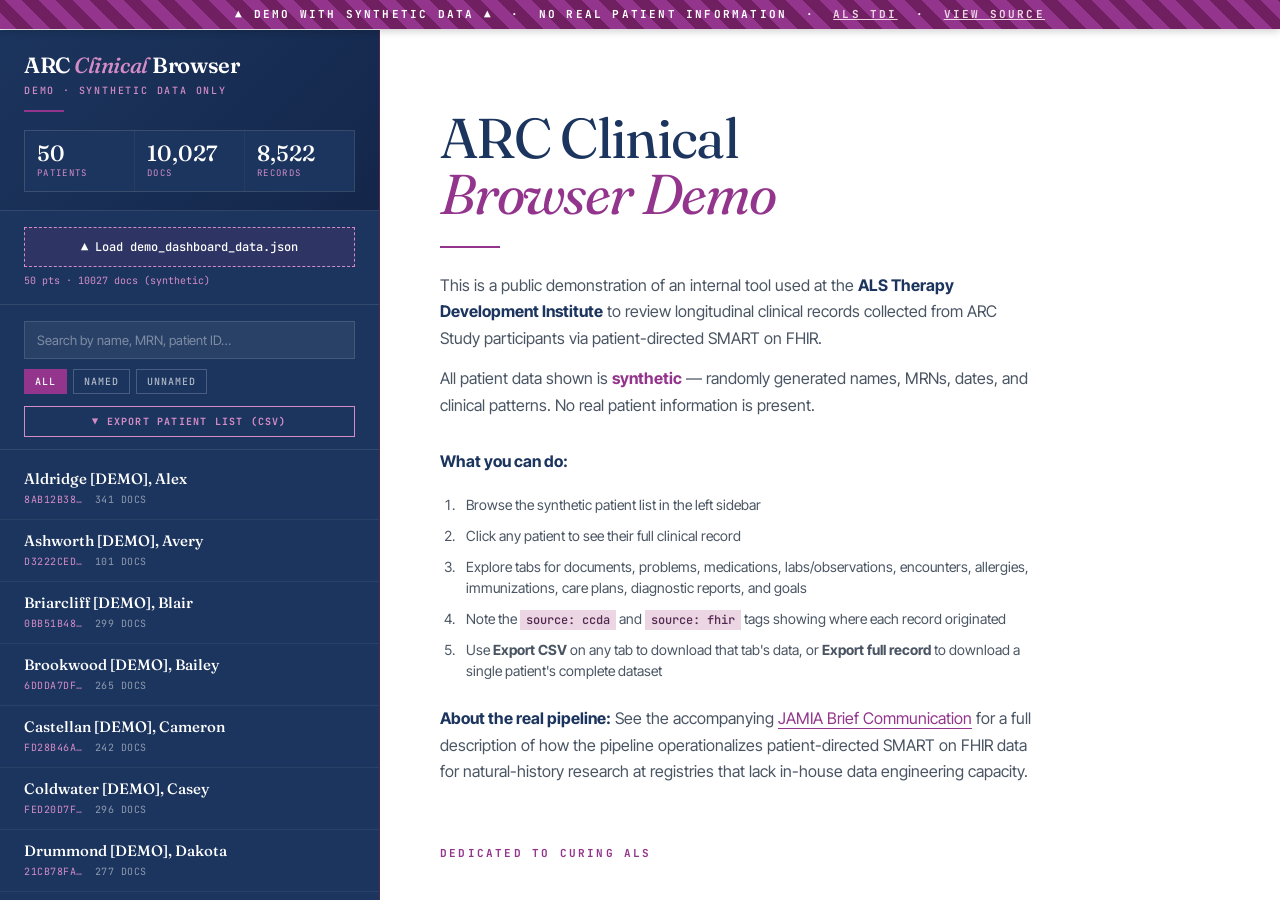
==== dashboard_demo.html @ 030e3187 "Add files via upload" ====
<!DOCTYPE html>
<html lang="en">
<head>
<meta charset="UTF-8">
<title>ALS TDI · ARC Clinical Browser · DEMO</title>
<link rel="preconnect" href="https://fonts.googleapis.com">
<link rel="preconnect" href="https://fonts.gstatic.com" crossorigin>
<link href="https://fonts.googleapis.com/css2?family=Fraunces:opsz,wght@9..144,400;9..144,500;9..144,600;9..144,700&family=JetBrains+Mono:wght@400;500;700&family=Inter+Tight:wght@400;500;600;700&display=swap" rel="stylesheet">
<style>
  /* === DEMO WATERMARK === */
  .demo-banner {
    position: fixed;
    top: 0;
    left: 0;
    right: 0;
    z-index: 1000;
    background: repeating-linear-gradient(
      45deg,
      #93358C,
      #93358C 12px,
      #701F61 12px,
      #701F61 24px
    );
    color: #fff;
    text-align: center;
    padding: 6px 12px;
    font-family: 'JetBrains Mono', monospace;
    font-size: 11px;
    letter-spacing: 0.2em;
    text-transform: uppercase;
    font-weight: 700;
    box-shadow: 0 2px 8px rgba(0,0,0,0.2);
  }
  .demo-banner a { color: #EDD6E4; text-decoration: underline; }
  .demo-banner a:hover { color: #fff; }
  
  /* ALS TDI Brand Palette */
  :root {
    --purple: #93358C;
    --purple-bold: #701F61;
    --purple-deep: #51284F;
    --purple-soft: #D48CC7;
    --purple-light: #EDD6E4;
    --navy: #1C355E;
    --navy-soft: #517DB9;
    --navy-light: #DAE1E9;

    --ink: #1a1f26;
    --ink-soft: #4a5563;
    --paper: #ffffff;
    --paper-warm: #f7f5fa;
    --rule: #e5e0eb;
    --code-bg: #1C355E;
    --code-fg: #DAE1E9;
    --shadow: 0 1px 0 rgba(28, 53, 94, 0.04), 0 4px 16px rgba(28, 53, 94, 0.08);
  }

  * { box-sizing: border-box; margin: 0; padding: 0; }

  html, body {
    height: 100%;
    margin: 0;
    font-family: 'Inter Tight', system-ui, sans-serif;
    background: var(--paper);
    color: var(--ink);
    font-size: 14px;
    line-height: 1.5;
    -webkit-font-smoothing: antialiased;
    overflow: hidden;
  }

  /* CRITICAL: fixed positioning + grid for guaranteed scroll */
  .app {
    position: fixed;
    top: 30px;       /* leave room for demo banner */
    left: 0;
    right: 0;
    bottom: 0;
    display: grid;
    grid-template-columns: 380px 1fr;
  }

  /* === SIDEBAR === */
  .sidebar {
    background: var(--navy);
    color: var(--paper);
    display: grid;
    grid-template-rows: auto auto auto 1fr;
    height: 100%;
    overflow: hidden;
    border-right: 1px solid var(--purple-deep);
  }

  .sidebar-header {
    padding: 24px 24px 18px;
    border-bottom: 1px solid rgba(255,255,255,0.1);
    background: linear-gradient(135deg, var(--navy) 0%, #14264a 100%);
  }
  .brand {
    font-family: 'Fraunces', serif;
    font-weight: 600;
    font-size: 22px;
    letter-spacing: -0.02em;
    line-height: 1.05;
    color: var(--paper);
  }
  .brand .als {
    color: var(--purple-soft);
    font-style: italic;
    font-weight: 500;
  }
  .brand-sub {
    font-family: 'JetBrains Mono', monospace;
    font-size: 10px;
    text-transform: uppercase;
    letter-spacing: 0.18em;
    color: var(--purple-soft);
    margin-top: 6px;
    font-weight: 500;
  }
  .brand-rule {
    width: 40px;
    height: 2px;
    background: var(--purple);
    margin-top: 12px;
  }

  .stats {
    display: grid;
    grid-template-columns: repeat(3, 1fr);
    gap: 1px;
    background: rgba(255,255,255,0.08);
    margin-top: 18px;
    border: 1px solid rgba(255,255,255,0.08);
  }
  .stat { background: var(--navy); padding: 10px 12px; }
  .stat-num {
    font-family: 'Fraunces', serif;
    font-weight: 500;
    font-size: 22px;
    color: var(--paper);
    line-height: 1.1;
  }
  .stat-label {
    font-family: 'JetBrains Mono', monospace;
    font-size: 9px;
    text-transform: uppercase;
    letter-spacing: 0.15em;
    color: var(--purple-soft);
    margin-top: 2px;
  }

  .upload-zone {
    padding: 16px 24px;
    border-bottom: 1px solid rgba(255,255,255,0.1);
  }
  .upload-zone label {
    display: block;
    padding: 10px 14px;
    background: rgba(147, 53, 140, 0.15);
    border: 1px dashed var(--purple-soft);
    color: var(--paper);
    font-size: 12px;
    font-family: 'JetBrains Mono', monospace;
    text-align: center;
    cursor: pointer;
    transition: all 0.15s;
    font-weight: 500;
  }
  .upload-zone label:hover {
    background: var(--purple);
    border-color: var(--purple);
    border-style: solid;
  }
  .upload-zone input { display: none; }
  .upload-zone .file-info {
    font-size: 10px;
    color: var(--purple-soft);
    margin-top: 6px;
    font-family: 'JetBrains Mono', monospace;
  }

  .search-box {
    padding: 16px 24px 12px;
    border-bottom: 1px solid rgba(255,255,255,0.1);
  }
  .search-box input {
    width: 100%;
    padding: 10px 12px;
    background: rgba(255,255,255,0.06);
    border: 1px solid rgba(255,255,255,0.12);
    color: var(--paper);
    font-family: 'Inter Tight', sans-serif;
    font-size: 13px;
    outline: none;
    transition: border-color 0.15s;
    border-radius: 0;
  }
  .search-box input:focus {
    border-color: var(--purple-soft);
    background: rgba(147, 53, 140, 0.1);
  }
  .search-box input::placeholder { color: rgba(255,255,255,0.4); }

  .filter-pills { display: flex; gap: 6px; margin-top: 10px; flex-wrap: wrap; }
  .pill {
    padding: 4px 10px;
    background: transparent;
    border: 1px solid rgba(255,255,255,0.2);
    color: rgba(255,255,255,0.65);
    font-family: 'JetBrains Mono', monospace;
    font-size: 10px;
    text-transform: uppercase;
    letter-spacing: 0.1em;
    cursor: pointer;
    transition: all 0.15s;
    font-weight: 500;
  }
  .pill:hover { color: var(--paper); border-color: var(--purple-soft); }
  .pill.active {
    background: var(--purple);
    border-color: var(--purple);
    color: var(--paper);
  }

  /* the scrolling area */
  .patient-list {
    overflow-y: auto;
    overflow-x: hidden;
    padding: 8px 0;
    min-height: 0;
  }
  .patient-list::-webkit-scrollbar { width: 8px; }
  .patient-list::-webkit-scrollbar-track { background: rgba(255,255,255,0.04); }
  .patient-list::-webkit-scrollbar-thumb { background: var(--purple); border-radius: 4px; }
  .patient-list::-webkit-scrollbar-thumb:hover { background: var(--purple-soft); }

  .patient-item {
    padding: 12px 24px;
    border-bottom: 1px solid rgba(255,255,255,0.06);
    cursor: pointer;
    transition: background 0.12s;
    position: relative;
  }
  .patient-item:hover { background: rgba(147, 53, 140, 0.1); }
  .patient-item.active { background: rgba(147, 53, 140, 0.2); }
  .patient-item.active::before {
    content: '';
    position: absolute;
    left: 0; top: 0; bottom: 0;
    width: 3px;
    background: var(--purple);
  }
  .patient-name {
    font-family: 'Fraunces', serif;
    font-weight: 500;
    font-size: 15px;
    color: var(--paper);
    line-height: 1.2;
  }
  .patient-name.no-name {
    color: rgba(255,255,255,0.45);
    font-style: italic;
    font-weight: 400;
  }
  .patient-meta {
    display: flex; gap: 12px; margin-top: 4px;
    font-family: 'JetBrains Mono', monospace;
    font-size: 10px;
    color: rgba(255,255,255,0.5);
    text-transform: uppercase;
    letter-spacing: 0.05em;
  }
  .patient-meta .pid { color: var(--purple-soft); }

  .empty-state {
    padding: 40px 24px;
    text-align: center;
    color: rgba(255,255,255,0.45);
    font-family: 'JetBrains Mono', monospace;
    font-size: 11px;
    line-height: 1.6;
  }

  /* === MAIN === */
  .main {
    overflow-y: auto;
    background: var(--paper);
    height: 100%;
  }
  .main::-webkit-scrollbar { width: 8px; }
  .main::-webkit-scrollbar-track { background: var(--paper-warm); }
  .main::-webkit-scrollbar-thumb { background: var(--purple-soft); border-radius: 4px; }
  .main::-webkit-scrollbar-thumb:hover { background: var(--purple); }

  .welcome { padding: 80px 60px; max-width: 720px; }
  .welcome h1 {
    font-family: 'Fraunces', serif;
    font-weight: 400;
    font-size: 56px;
    line-height: 1;
    letter-spacing: -0.03em;
    margin-bottom: 20px;
    color: var(--navy);
  }
  .welcome h1 em { font-style: italic; color: var(--purple); }
  .welcome p {
    font-size: 16px;
    line-height: 1.65;
    color: var(--ink-soft);
    margin-bottom: 14px;
    max-width: 620px;
  }
  .welcome .hr {
    width: 60px;
    height: 2px;
    background: var(--purple);
    margin: 24px 0;
  }
  .welcome ol { margin: 20px 0 20px 18px; color: var(--ink-soft); }
  .welcome ol li { margin-bottom: 10px; padding-left: 8px; }
  .welcome code {
    font-family: 'JetBrains Mono', monospace;
    font-size: 12px;
    background: var(--purple-light);
    color: var(--purple-deep);
    padding: 2px 6px;
    font-weight: 500;
  }
  .welcome .tagline {
    margin-top: 60px;
    font-family: 'JetBrains Mono', monospace;
    font-size: 11px;
    text-transform: uppercase;
    letter-spacing: 0.2em;
    color: var(--purple);
    font-weight: 700;
  }

  .detail { padding: 40px 60px 80px; max-width: 1100px; }

  .detail-header {
    border-bottom: 2px solid var(--navy);
    padding-bottom: 18px;
    margin-bottom: 28px;
    display: flex;
    justify-content: space-between;
    align-items: flex-end;
    gap: 30px;
  }
  .detail-name {
    font-family: 'Fraunces', serif;
    font-weight: 500;
    font-size: 44px;
    line-height: 1;
    letter-spacing: -0.025em;
    color: var(--navy);
  }
  .detail-name em { font-style: italic; font-weight: 400; color: var(--purple); }
  .detail-name.no-name {
    color: var(--ink-soft);
    font-style: italic;
    font-weight: 400;
    font-size: 32px;
  }
  .detail-id-block {
    text-align: right;
    font-family: 'JetBrains Mono', monospace;
    font-size: 11px;
    line-height: 1.6;
    color: var(--ink-soft);
  }
  .detail-id-block strong { color: var(--purple); font-weight: 700; }

  .demographics {
    display: grid;
    grid-template-columns: repeat(4, 1fr);
    gap: 1px;
    background: var(--rule);
    border: 1px solid var(--rule);
    margin-bottom: 36px;
  }
  .demo-cell { background: var(--paper); padding: 12px 16px; }
  .demo-label {
    font-family: 'JetBrains Mono', monospace;
    font-size: 9px;
    text-transform: uppercase;
    letter-spacing: 0.15em;
    color: var(--purple);
    margin-bottom: 4px;
    font-weight: 700;
  }
  .demo-value {
    font-family: 'Fraunces', serif;
    font-size: 16px;
    font-weight: 500;
    color: var(--navy);
  }

  .tabs {
    display: flex;
    border-bottom: 1px solid var(--rule);
    margin-bottom: 24px;
    gap: 0;
    overflow-x: auto;
    flex-wrap: nowrap;
  }
  .tab {
    padding: 12px 16px 14px;
    font-family: 'JetBrains Mono', monospace;
    font-size: 10px;
    text-transform: uppercase;
    letter-spacing: 0.1em;
    cursor: pointer;
    border-bottom: 2px solid transparent;
    color: var(--ink-soft);
    transition: all 0.15s;
    white-space: nowrap;
    font-weight: 500;
  }
  .tab:hover { color: var(--navy); }
  .tab.active {
    color: var(--purple);
    border-bottom-color: var(--purple);
    font-weight: 700;
  }
  .tab .count { margin-left: 5px; color: var(--rule); font-weight: 700; }
  .tab.active .count { color: var(--purple-soft); }

  .tab-panel { display: none; }
  .tab-panel.active { display: block; }

  .data-table { width: 100%; border-collapse: collapse; font-size: 13px; }
  .data-table th {
    text-align: left;
    padding: 10px 12px;
    font-family: 'JetBrains Mono', monospace;
    font-size: 10px;
    text-transform: uppercase;
    letter-spacing: 0.1em;
    color: var(--paper);
    background: var(--navy);
    font-weight: 700;
    position: sticky;
    top: 0;
    z-index: 1;
  }
  .data-table td {
    padding: 10px 12px;
    border-bottom: 1px solid var(--rule);
    vertical-align: top;
  }
  .data-table tr:hover td { background: var(--purple-light); }

  .code-chip {
    display: inline-block;
    font-family: 'JetBrains Mono', monospace;
    font-size: 10px;
    background: var(--code-bg);
    color: var(--code-fg);
    padding: 2px 6px;
    margin-right: 6px;
    letter-spacing: 0.02em;
    font-weight: 500;
  }
  .code-system {
    font-family: 'JetBrains Mono', monospace;
    font-size: 9px;
    color: var(--ink-soft);
    text-transform: uppercase;
    letter-spacing: 0.08em;
  }

  .source-tag {
    display: inline-block;
    font-family: 'JetBrains Mono', monospace;
    font-size: 9px;
    padding: 1px 6px;
    font-weight: 700;
    text-transform: uppercase;
    letter-spacing: 0.1em;
  }
  .source-tag.ccda { background: var(--navy); color: var(--paper); }
  .source-tag.fhir { background: var(--purple); color: var(--paper); }

  .source-badge {
    display: inline-block;
    font-family: 'JetBrains Mono', monospace;
    font-size: 9px;
    text-transform: uppercase;
    letter-spacing: 0.1em;
    padding: 2px 6px;
    font-weight: 700;
  }
  .source-ccda_xml { background: var(--navy); color: var(--paper); }
  .source-html_fragment { background: var(--purple); color: var(--paper); }
  .source-rtf_note { background: var(--purple-bold); color: var(--paper); }
  .source-pdf { background: var(--ink); color: var(--paper); }

  .doc-card {
    background: var(--paper-warm);
    border-left: 3px solid var(--purple);
    padding: 18px 22px;
    margin-bottom: 16px;
    box-shadow: var(--shadow);
  }
  .doc-card.source-html_fragment { border-left-color: var(--purple); }
  .doc-card.source-rtf_note { border-left-color: var(--purple-bold); }
  .doc-card.source-pdf { border-left-color: var(--ink); }
  .doc-card.source-ccda_xml { border-left-color: var(--navy); }

  .doc-header {
    display: flex;
    justify-content: space-between;
    align-items: baseline;
    gap: 16px;
    margin-bottom: 10px;
    padding-bottom: 8px;
    border-bottom: 1px solid var(--rule);
  }
  .doc-title-row { display: flex; gap: 10px; align-items: baseline; }
  .doc-uuid {
    font-family: 'JetBrains Mono', monospace;
    font-size: 10px;
    color: var(--ink-soft);
  }
  .doc-meta {
    font-family: 'JetBrains Mono', monospace;
    font-size: 10px;
    color: var(--ink-soft);
    text-transform: uppercase;
    letter-spacing: 0.08em;
  }
  .doc-body {
    font-size: 13px;
    line-height: 1.7;
    color: var(--ink);
    white-space: pre-wrap;
    word-wrap: break-word;
    max-height: 400px;
    overflow-y: auto;
    padding-right: 8px;
    font-family: 'Inter Tight', sans-serif;
  }
  .doc-body::-webkit-scrollbar { width: 4px; }
  .doc-body::-webkit-scrollbar-thumb { background: var(--purple-soft); }
  .doc-body.expanded { max-height: none; }

  .expand-link {
    display: inline-block;
    margin-top: 8px;
    font-family: 'JetBrains Mono', monospace;
    font-size: 10px;
    color: var(--purple);
    cursor: pointer;
    text-transform: uppercase;
    letter-spacing: 0.1em;
    font-weight: 700;
  }
  .expand-link:hover { color: var(--purple-bold); text-decoration: underline; }

  .empty-tab {
    padding: 60px 20px;
    text-align: center;
    color: var(--ink-soft);
    font-family: 'JetBrains Mono', monospace;
    font-size: 11px;
    text-transform: uppercase;
    letter-spacing: 0.15em;
  }

  .doc-filter { display: flex; gap: 8px; margin-bottom: 20px; flex-wrap: wrap; }
  .doc-filter-btn {
    padding: 6px 12px;
    background: var(--paper);
    border: 1px solid var(--rule);
    color: var(--ink-soft);
    font-family: 'JetBrains Mono', monospace;
    font-size: 11px;
    cursor: pointer;
    transition: all 0.15s;
    font-weight: 500;
  }
  .doc-filter-btn:hover { border-color: var(--purple); color: var(--purple); }
  .doc-filter-btn.active {
    background: var(--purple);
    color: var(--paper);
    border-color: var(--purple);
    font-weight: 700;
  }

  .table-wrap {
    max-height: calc(100vh - 320px);
    overflow: auto;
    border: 1px solid var(--rule);
  }
  .table-wrap::-webkit-scrollbar { height: 8px; width: 8px; }
  .table-wrap::-webkit-scrollbar-thumb { background: var(--purple-soft); border-radius: 4px; }

  /* === EXPORT BUTTONS === */
  .panel-toolbar {
    display: flex;
    justify-content: space-between;
    align-items: center;
    padding: 0 0 12px;
    margin-bottom: 4px;
    border-bottom: 1px dashed var(--rule);
  }
  .panel-info {
    font-family: 'JetBrains Mono', monospace;
    font-size: 10px;
    text-transform: uppercase;
    letter-spacing: 0.1em;
    color: var(--ink-soft);
    font-weight: 500;
  }
  .panel-info strong {
    color: var(--purple);
    font-weight: 700;
  }
  .export-btn {
    padding: 5px 12px;
    background: var(--paper);
    border: 1px solid var(--purple);
    color: var(--purple);
    font-family: 'JetBrains Mono', monospace;
    font-size: 10px;
    text-transform: uppercase;
    letter-spacing: 0.1em;
    cursor: pointer;
    transition: all 0.15s;
    font-weight: 700;
    border-radius: 0;
  }
  .export-btn:hover {
    background: var(--purple);
    color: var(--paper);
  }
  .export-btn:disabled {
    border-color: var(--rule);
    color: var(--ink-soft);
    cursor: not-allowed;
    opacity: 0.5;
  }
  .export-btn .icon {
    margin-right: 4px;
  }
  .export-all-btn {
    padding: 6px 14px;
    background: var(--purple);
    border: 1px solid var(--purple);
    color: var(--paper);
    font-family: 'JetBrains Mono', monospace;
    font-size: 10px;
    text-transform: uppercase;
    letter-spacing: 0.12em;
    cursor: pointer;
    transition: all 0.15s;
    font-weight: 700;
    margin-top: 8px;
  }
  .export-all-btn:hover { background: var(--purple-bold); border-color: var(--purple-bold); }
</style>
</head>
<body>

<div class="demo-banner">
  ▲ Demo with synthetic data ▲ &nbsp;·&nbsp; No real patient information &nbsp;·&nbsp;
  <a href="https://www.als.net/" target="_blank">ALS TDI</a> &nbsp;·&nbsp;
  <a href="https://github.com/" target="_blank">View source</a>
</div>

<div class="app">
  <aside class="sidebar">
    <div class="sidebar-header">
      <div class="brand">ARC <span class="als">Clinical</span> Browser</div>
      <div class="brand-sub">Demo · Synthetic Data Only</div>
      <div class="brand-rule"></div>
      <div class="stats" id="stats">
        <div class="stat"><div class="stat-num">—</div><div class="stat-label">Patients</div></div>
        <div class="stat"><div class="stat-num">—</div><div class="stat-label">Documents</div></div>
        <div class="stat"><div class="stat-num">—</div><div class="stat-label">Records</div></div>
      </div>
    </div>
    <div class="upload-zone">
      <label for="csv-input">▲ Load demo_dashboard_data.json</label>
      <input type="file" id="csv-input" accept=".json">
      <div class="file-info" id="file-info">Loading demo data automatically…</div>
    </div>
    <div class="search-box">
      <input type="text" id="search" placeholder="Search by name, MRN, patient ID…">
      <div class="filter-pills">
        <span class="pill active" data-filter="all">All</span>
        <span class="pill" data-filter="named">Named</span>
        <span class="pill" data-filter="anonymous">Unnamed</span>
      </div>
      <button onclick="window._exportAllPatients()"
              style="margin-top: 12px; width: 100%; padding: 8px 12px;
                     background: transparent; border: 1px solid var(--purple-soft);
                     color: var(--purple-soft); font-family: 'JetBrains Mono', monospace;
                     font-size: 10px; text-transform: uppercase; letter-spacing: 0.12em;
                     cursor: pointer; font-weight: 700; transition: all 0.15s;"
              onmouseover="this.style.background='var(--purple)'; this.style.color='var(--paper)'; this.style.borderColor='var(--purple)';"
              onmouseout="this.style.background='transparent'; this.style.color='var(--purple-soft)'; this.style.borderColor='var(--purple-soft)';">
        ▼ Export Patient List (CSV)
      </button>
    </div>
    <div class="patient-list" id="patient-list">
      <div class="empty-state">
        Loading synthetic demo patients…<br>
        <small style="color: var(--purple-soft);">If nothing loads, click "▲ Load" above</small>
      </div>
    </div>
  </aside>

  <main class="main" id="main">
    <div class="welcome">
      <h1>ARC Clinical<br><em>Browser Demo</em></h1>
      <div class="hr"></div>
      <p>This is a public demonstration of an internal tool used at the <strong style="color: var(--navy);">ALS Therapy Development Institute</strong> to review longitudinal clinical records collected from ARC Study participants via patient-directed SMART on FHIR.</p>
      <p>All patient data shown is <strong style="color: var(--purple);">synthetic</strong> — randomly generated names, MRNs, dates, and clinical patterns. No real patient information is present.</p>
      <p style="margin-top: 30px;"><strong style="color: var(--navy);">What you can do:</strong></p>
      <ol>
        <li>Browse the synthetic patient list in the left sidebar</li>
        <li>Click any patient to see their full clinical record</li>
        <li>Explore tabs for documents, problems, medications, labs/observations, encounters, allergies, immunizations, care plans, diagnostic reports, and goals</li>
        <li>Note the <code>source: ccda</code> and <code>source: fhir</code> tags showing where each record originated</li>
        <li>Use <strong>Export CSV</strong> on any tab to download that tab's data, or <strong>Export full record</strong> to download a single patient's complete dataset</li>
      </ol>
      <p style="margin-top: 24px;"><strong style="color: var(--navy);">About the real pipeline:</strong> See the accompanying <a href="https://www.als.net/" style="color: var(--purple); text-decoration: none; border-bottom: 1px solid var(--purple);">JAMIA Brief Communication</a> for a full description of how the pipeline operationalizes patient-directed SMART on FHIR data for natural-history research at registries that lack in-house data engineering capacity.</p>
      <div class="tagline">Dedicated to curing ALS</div>
    </div>
  </main>
</div>

<script>
const state = {
  patients: [], documents: [],
  encounters: [], problems: [], medications: [], procedures: [],
  labs_vitals: [], notes: [],
  allergies: [], immunizations: [], careplans: [],
  diagnostic_reports: [], goals: [], care_teams: [], devices: [],
  selectedPatientId: null, filter: 'all', search: '', docFilter: 'all',
};

document.getElementById('csv-input').addEventListener('change', handleFile);

async function handleFile(e) {
  const file = e.target.files[0];
  if (!file) return;
  document.getElementById('file-info').textContent = `Loading ${file.name}…`;
  const text = await file.text();
  try {
    const data = JSON.parse(text);
    for (const key of Object.keys(state)) {
      if (data[key] !== undefined) state[key] = data[key];
    }
  } catch (err) {
    document.getElementById('file-info').textContent = `Error: ${err.message}`;
    return;
  }
  document.getElementById('file-info').textContent =
    `${state.patients.length} pts · ${state.documents.length} docs`;
  render();
}

function render() {
  renderStats();
  renderPatientList();
  if (state.selectedPatientId) renderDetail();
}

function renderStats() {
  const totalRecords = state.problems.length + state.labs_vitals.length + state.medications.length +
                       state.procedures.length + state.allergies.length + state.immunizations.length +
                       state.encounters.length + state.diagnostic_reports.length + state.careplans.length;
  const fmtRecords = totalRecords > 9999 ? Math.round(totalRecords/1000)+'k' : totalRecords.toLocaleString();
  document.getElementById('stats').innerHTML = `
    <div class="stat"><div class="stat-num">${state.patients.length.toLocaleString()}</div><div class="stat-label">Patients</div></div>
    <div class="stat"><div class="stat-num">${state.documents.length.toLocaleString()}</div><div class="stat-label">Docs</div></div>
    <div class="stat"><div class="stat-num">${fmtRecords}</div><div class="stat-label">Records</div></div>
  `;
}

function renderPatientList() {
  const list = document.getElementById('patient-list');
  let patients = [...state.patients];
  if (state.filter === 'named') patients = patients.filter(p => p.first_name || p.last_name);
  else if (state.filter === 'anonymous') patients = patients.filter(p => !p.first_name && !p.last_name);
  if (state.search) {
    const q = state.search.toLowerCase();
    patients = patients.filter(p =>
      (p.first_name || '').toLowerCase().includes(q) ||
      (p.last_name  || '').toLowerCase().includes(q) ||
      (p.mrn        || '').toLowerCase().includes(q) ||
      (p.patient_id || '').toLowerCase().includes(q)
    );
  }
  patients.sort((a, b) => {
    const aHas = !!(a.last_name || a.first_name);
    const bHas = !!(b.last_name || b.first_name);
    if (aHas !== bHas) return aHas ? -1 : 1;
    return (a.last_name || '').localeCompare(b.last_name || '');
  });
  if (patients.length === 0) { list.innerHTML = '<div class="empty-state">No patients match.</div>'; return; }
  list.innerHTML = patients.slice(0, 5000).map(p => {
    const hasName = !!(p.first_name || p.last_name);
    const displayName = hasName
      ? `${escapeHtml(p.last_name || '(?)')}, ${escapeHtml(p.first_name || '')}`
      : 'Unnamed patient';
    return `
      <div class="patient-item ${p.patient_id === state.selectedPatientId ? 'active' : ''}" data-pid="${escapeHtml(p.patient_id)}">
        <div class="patient-name${hasName ? '' : ' no-name'}">${displayName}</div>
        <div class="patient-meta">
          <span class="pid">${escapeHtml((p.patient_id || '').slice(0, 8))}…</span>
          <span>${p.num_documents || 0} doc${p.num_documents === 1 ? '' : 's'}</span>
        </div>
      </div>
    `;
  }).join('');
  list.querySelectorAll('.patient-item').forEach(el => {
    el.addEventListener('click', () => {
      state.selectedPatientId = el.dataset.pid;
      state.docFilter = 'all';
      render();
    });
  });
}

function filterByPatient(rows, pid) {
  return rows.filter(r => r.patient_id === pid);
}

function panelToolbar(tabKey, count, label) {
  const labelDisplay = label.replace(/_/g, ' ');
  const disabled = count === 0;
  return `
    <div class="panel-toolbar">
      <div class="panel-info">
        <strong>${count.toLocaleString()}</strong> ${labelDisplay} record${count === 1 ? '' : 's'}
      </div>
      <button class="export-btn" onclick="window._exportTab('${tabKey}')" ${disabled ? 'disabled' : ''}>
        <span class="icon">▼</span> Export CSV
      </button>
    </div>
  `;
}

function resolveDisplayName(row) {
  return row.display_name || row.text || row.code_display || row.allergen || row.vaccine ||
         row.title || row.description || row.medication_reference || '';
}

function renderDetail() {
  const main = document.getElementById('main');
  const p = state.patients.find(x => x.patient_id === state.selectedPatientId);
  if (!p) return;
  const pid = p.patient_id;

  const myDocs = filterByPatient(state.documents, pid);
  const myEncounters = filterByPatient(state.encounters, pid);
  const myProblems = filterByPatient(state.problems, pid);
  const myMeds = filterByPatient(state.medications, pid);
  const myProcs = filterByPatient(state.procedures, pid);
  const myLabs = filterByPatient(state.labs_vitals, pid);
  const myNotes = filterByPatient(state.notes, pid);
  const myAllergies = filterByPatient(state.allergies, pid);
  const myImmun = filterByPatient(state.immunizations, pid);
  const myCareplans = filterByPatient(state.careplans, pid);
  const myDxReports = filterByPatient(state.diagnostic_reports, pid);
  const myGoals = filterByPatient(state.goals, pid);

  const docCounts = {
    all: myDocs.length,
    ccda_xml: myDocs.filter(d => d.source_type === 'ccda_xml').length,
    html_fragment: myDocs.filter(d => d.source_type === 'html_fragment').length,
    rtf_note: myDocs.filter(d => d.source_type === 'rtf_note').length,
    pdf: myDocs.filter(d => d.source_type === 'pdf').length,
  };

  let docsToShow = myDocs;
  if (state.docFilter !== 'all') docsToShow = myDocs.filter(d => d.source_type === state.docFilter);
  docsToShow.sort((a, b) => (b.document_date || '').localeCompare(a.document_date || ''));

  const hasName = !!(p.first_name || p.last_name);
  const headerHTML = hasName
    ? `<div class="detail-name">${escapeHtml(p.first_name || '')} <em>${escapeHtml(p.last_name || '')}</em></div>`
    : `<div class="detail-name no-name">Unnamed patient</div>`;

  main.innerHTML = `
    <div class="detail">
      <div class="detail-header">
        ${headerHTML}
        <div class="detail-id-block">
          MRN ${escapeHtml(p.mrn || '—')}<br>
          PID ${escapeHtml((p.patient_id || '').slice(0, 12))}…<br>
          ${p.num_documents || 0} document${p.num_documents === 1 ? '' : 's'}
          <br>
          <button class="export-all-btn" onclick="window._exportAllForPatient()">▼ Export full record</button>
        </div>
      </div>
      <div class="demographics">
        <div class="demo-cell"><div class="demo-label">DOB</div><div class="demo-value">${escapeHtml(p.dob || '—')}</div></div>
        <div class="demo-cell"><div class="demo-label">Sex</div><div class="demo-value">${escapeHtml(p.gender || '—')}</div></div>
        <div class="demo-cell"><div class="demo-label">Last doc</div><div class="demo-value">${escapeHtml(p.document_date || '—')}</div></div>
        <div class="demo-cell"><div class="demo-label">Patient ID</div><div class="demo-value" style="font-family: 'JetBrains Mono', monospace; font-size: 11px;">${escapeHtml((p.patient_id || '').slice(0,12))}…</div></div>
      </div>
      <div class="tabs">
        <div class="tab active" data-tab="documents">Docs<span class="count">${myDocs.length}</span></div>
        <div class="tab" data-tab="encounters">Visits<span class="count">${myEncounters.length}</span></div>
        <div class="tab" data-tab="problems">Problems<span class="count">${myProblems.length}</span></div>
        <div class="tab" data-tab="medications">Meds<span class="count">${myMeds.length}</span></div>
        <div class="tab" data-tab="procedures">Procs<span class="count">${myProcs.length}</span></div>
        <div class="tab" data-tab="labs">Labs/Obs<span class="count">${myLabs.length}</span></div>
        <div class="tab" data-tab="allergies">Allergies<span class="count">${myAllergies.length}</span></div>
        <div class="tab" data-tab="immun">Vaccines<span class="count">${myImmun.length}</span></div>
        <div class="tab" data-tab="careplans">CarePlans<span class="count">${myCareplans.length}</span></div>
        <div class="tab" data-tab="dxreports">Reports<span class="count">${myDxReports.length}</span></div>
        <div class="tab" data-tab="goals">Goals<span class="count">${myGoals.length}</span></div>
        <div class="tab" data-tab="notes">Sections<span class="count">${myNotes.length}</span></div>
      </div>
      <div class="tab-panel active" data-panel="documents">
        ${panelToolbar('documents', myDocs.length, 'documents')}
        <div class="doc-filter">
          <button class="doc-filter-btn ${state.docFilter==='all'?'active':''}" data-df="all">All ${docCounts.all}</button>
          <button class="doc-filter-btn ${state.docFilter==='ccda_xml'?'active':''}" data-df="ccda_xml">CCDA ${docCounts.ccda_xml}</button>
          <button class="doc-filter-btn ${state.docFilter==='html_fragment'?'active':''}" data-df="html_fragment">HTML ${docCounts.html_fragment}</button>
          <button class="doc-filter-btn ${state.docFilter==='rtf_note'?'active':''}" data-df="rtf_note">RTF ${docCounts.rtf_note}</button>
          <button class="doc-filter-btn ${state.docFilter==='pdf'?'active':''}" data-df="pdf">PDF ${docCounts.pdf}</button>
        </div>
        ${renderDocs(docsToShow)}
      </div>
      <div class="tab-panel" data-panel="encounters">${panelToolbar('encounters', myEncounters.length, 'encounters')}${renderTable(myEncounters, ['source','start_date','end_date','visit_date','visit_type','class','reason','location_or_provider','file'])}</div>
      <div class="tab-panel" data-panel="problems">${panelToolbar('problems', myProblems.length, 'problems')}${renderTable(myProblems, ['source','onset_date','onset_datetime','display_name','code','code_system','code_system_name','clinical_status','status','severity','file'])}</div>
      <div class="tab-panel" data-panel="medications">${panelToolbar('medications', myMeds.length, 'medications')}${renderTable(myMeds, ['source','start_date','end_date','authored_on','display_name','code','code_system','status','dose','dose_quantity','dose_unit','route','file'])}</div>
      <div class="tab-panel" data-panel="procedures">${panelToolbar('procedures', myProcs.length, 'procedures')}${renderTable(myProcs, ['source','procedure_date','performed_datetime','display_name','code','code_system','code_system_name','status','category','file'])}</div>
      <div class="tab-panel" data-panel="labs">${panelToolbar('labs', myLabs.length, 'labs_observations')}${renderTable(myLabs, ['source','observation_date','effective_datetime','display_name','code','value','unit','reference_low','reference_high','interpretation','status','file'])}</div>
      <div class="tab-panel" data-panel="allergies">${panelToolbar('allergies', myAllergies.length, 'allergies')}${renderTable(myAllergies, ['recorded_date','allergen','allergen_code','category','criticality','clinical_status','reactions'])}</div>
      <div class="tab-panel" data-panel="immun">${panelToolbar('immun', myImmun.length, 'immunizations')}${renderTable(myImmun, ['occurrence_datetime','vaccine','vaccine_code','status','site','route','dose_quantity','dose_unit'])}</div>
      <div class="tab-panel" data-panel="careplans">${panelToolbar('careplans', myCareplans.length, 'care_plans')}${renderTable(myCareplans, ['period_start','period_end','status','title','categories','description','activities','note'])}</div>
      <div class="tab-panel" data-panel="dxreports">${panelToolbar('dxreports', myDxReports.length, 'diagnostic_reports')}${renderTable(myDxReports, ['effective_datetime','issued','display_name','code','status','categories','conclusion'])}</div>
      <div class="tab-panel" data-panel="goals">${panelToolbar('goals', myGoals.length, 'goals')}${renderTable(myGoals, ['start_date','target_due_date','description','lifecycle_status','priority','note'])}</div>
      <div class="tab-panel" data-panel="notes">${panelToolbar('notes', myNotes.length, 'CCDA_section_narratives')}${renderNotes(myNotes)}</div>
    </div>
  `;

  main.querySelectorAll('.tab').forEach(t => {
    t.addEventListener('click', () => {
      main.querySelectorAll('.tab').forEach(x => x.classList.remove('active'));
      main.querySelectorAll('.tab-panel').forEach(x => x.classList.remove('active'));
      t.classList.add('active');
      main.querySelector(`[data-panel="${t.dataset.tab}"]`).classList.add('active');
    });
  });
  main.querySelectorAll('.doc-filter-btn').forEach(b => {
    b.addEventListener('click', () => { state.docFilter = b.dataset.df; renderDetail(); });
  });
  main.querySelectorAll('.expand-link').forEach(el => {
    el.addEventListener('click', () => {
      const body = el.previousElementSibling;
      body.classList.toggle('expanded');
      el.textContent = body.classList.contains('expanded') ? '▲ Collapse' : '▼ Show all';
    });
  });
}

function renderDocs(docs) {
  if (docs.length === 0) return '<div class="empty-tab">— No documents of this type —</div>';
  return docs.map(d => {
    const text = d.plain_text || '';
    const showExpand = text.length > 1500;
    const sourceLabel = { ccda_xml: 'CCDA', html_fragment: 'HTML', rtf_note: 'RTF', pdf: 'PDF' }[d.source_type] || d.source_type;
    return `
      <div class="doc-card source-${d.source_type}">
        <div class="doc-header">
          <div class="doc-title-row">
            <span class="source-badge source-${d.source_type}">${sourceLabel}</span>
            <span class="doc-uuid">${escapeHtml((d.document_uuid || '').slice(0, 8))}…</span>
          </div>
          <div class="doc-meta">${d.document_date ? escapeHtml(d.document_date) + ' · ' : ''}${d.word_count || 0} words</div>
        </div>
        <div class="doc-body">${escapeHtml(text || '— No text content —')}</div>
        ${showExpand ? '<div class="expand-link">▼ Show all</div>' : ''}
      </div>
    `;
  }).join('');
}

function renderTable(rows, cols) {
  if (rows.length === 0) return '<div class="empty-tab">— No records —</div>';
  const presentCols = cols.filter(c => rows.some(r => {
    if (c === 'display_name') return r[c] || resolveDisplayName(r);
    return r[c];
  }));
  if (presentCols.length === 0) return '<div class="empty-tab">— No records —</div>';
  return `
    <div class="table-wrap">
      <table class="data-table">
        <thead><tr>${presentCols.map(c => `<th>${c.replace(/_/g, ' ')}</th>`).join('')}</tr></thead>
        <tbody>
          ${rows.map(r => `
            <tr>${presentCols.map(c => {
              let val = r[c] || '';
              if (c === 'display_name' && !val) val = resolveDisplayName(r);
              if (c === 'source' && val) return `<td><span class="source-tag ${val}">${escapeHtml(val)}</span></td>`;
              if (c === 'code' && val) return `<td><span class="code-chip">${escapeHtml(val).slice(0, 24)}</span></td>`;
              if (c === 'code_system' && val) return `<td><span class="code-system">${escapeHtml(val).slice(-30)}</span></td>`;
              if (c === 'code_system_name' && val) return `<td><span class="code-system">${escapeHtml(val)}</span></td>`;
              if (c === 'file') return `<td style="font-family: 'JetBrains Mono', monospace; font-size: 10px; color: var(--ink-soft);">${escapeHtml(val).slice(0, 16)}…</td>`;
              if (c.includes('date') || c === 'effective_datetime' || c === 'occurrence_datetime' || c === 'period_start' || c === 'period_end') {
                return `<td style="font-family: 'JetBrains Mono', monospace; font-size: 11px;">${escapeHtml(val).slice(0, 19)}</td>`;
              }
              return `<td>${escapeHtml(String(val).slice(0, 200))}</td>`;
            }).join('')}</tr>
          `).join('')}
        </tbody>
      </table>
    </div>
  `;
}

function renderNotes(notes) {
  if (notes.length === 0) return '<div class="empty-tab">— No CCDA section narratives —</div>';
  return notes.map(n => `
    <div class="doc-card source-ccda_xml">
      <div class="doc-header">
        <div class="doc-title-row">
          <span class="source-badge source-ccda_xml">CCDA</span>
          <strong style="font-family: 'Fraunces', serif; font-size: 14px; color: var(--navy);">${escapeHtml(n.section_name || n.section_title || 'Untitled')}</strong>
        </div>
        <div class="doc-meta">${escapeHtml(n.section_code || '')} · ${(parseInt(n.character_count) || 0).toLocaleString()} chars</div>
      </div>
      <div class="doc-body">${escapeHtml(n.narrative_text || '')}</div>
      ${(n.narrative_text || '').length > 1500 ? '<div class="expand-link">▼ Show all</div>' : ''}
    </div>
  `).join('');
}

function escapeHtml(s) {
  return String(s == null ? '' : s).replace(/&/g, '&amp;').replace(/</g, '&lt;').replace(/>/g, '&gt;').replace(/"/g, '&quot;');
}

// === CSV EXPORT UTILITIES ===
function csvEscape(val) {
  if (val == null) return '';
  const s = String(val);
  // RFC 4180: escape if contains comma, quote, newline, or carriage return
  if (/[",\n\r]/.test(s)) {
    return '"' + s.replace(/"/g, '""') + '"';
  }
  return s;
}

function recordsToCSV(records) {
  if (!records || records.length === 0) return '';
  // Collect all unique keys from all records (preserve first-seen order)
  const keysSeen = new Set();
  const keys = [];
  for (const r of records) {
    for (const k of Object.keys(r)) {
      if (!keysSeen.has(k)) { keysSeen.add(k); keys.push(k); }
    }
  }
  const lines = [keys.map(csvEscape).join(',')];
  for (const r of records) {
    lines.push(keys.map(k => csvEscape(r[k])).join(','));
  }
  return lines.join('\r\n');
}

function downloadCSV(filename, csvText) {
  const blob = new Blob(['\ufeff' + csvText], { type: 'text/csv;charset=utf-8;' });
  const url = URL.createObjectURL(blob);
  const a = document.createElement('a');
  a.href = url;
  a.download = filename;
  document.body.appendChild(a);
  a.click();
  document.body.removeChild(a);
  setTimeout(() => URL.revokeObjectURL(url), 100);
}

function safeFilenamePart(s) {
  return String(s || 'unknown').replace(/[^\w\s-]/g, '').replace(/\s+/g, '_').slice(0, 40);
}

// Exposed globally so onclick handlers in rendered HTML can reach them
window._exportTab = function(tabName) {
  const p = state.patients.find(x => x.patient_id === state.selectedPatientId);
  if (!p) return;
  const filterFn = (rows) => rows.filter(r => r.patient_id === p.patient_id);
  const dataMap = {
    documents: filterFn(state.documents),
    encounters: filterFn(state.encounters),
    problems: filterFn(state.problems),
    medications: filterFn(state.medications),
    procedures: filterFn(state.procedures),
    labs: filterFn(state.labs_vitals),
    allergies: filterFn(state.allergies),
    immun: filterFn(state.immunizations),
    careplans: filterFn(state.careplans),
    dxreports: filterFn(state.diagnostic_reports),
    goals: filterFn(state.goals),
    notes: filterFn(state.notes),
  };
  const records = dataMap[tabName] || [];
  if (records.length === 0) { alert('No records to export.'); return; }
  const namePart = safeFilenamePart(`${p.last_name || 'patient'}_${p.first_name || ''}`);
  const idPart = (p.patient_id || '').slice(0, 8);
  const fname = `${namePart}_${idPart}_${tabName}.csv`;
  downloadCSV(fname, recordsToCSV(records));
};

window._exportAllForPatient = function() {
  const p = state.patients.find(x => x.patient_id === state.selectedPatientId);
  if (!p) return;
  const pid = p.patient_id;
  const filterFn = (rows) => rows.filter(r => r.patient_id === pid);

  // Build a single CSV with a 'category' column showing which dataset each row came from
  const categories = {
    documents: filterFn(state.documents),
    encounters: filterFn(state.encounters),
    problems: filterFn(state.problems),
    medications: filterFn(state.medications),
    procedures: filterFn(state.procedures),
    labs_observations: filterFn(state.labs_vitals),
    allergies: filterFn(state.allergies),
    immunizations: filterFn(state.immunizations),
    careplans: filterFn(state.careplans),
    diagnostic_reports: filterFn(state.diagnostic_reports),
    goals: filterFn(state.goals),
    notes: filterFn(state.notes),
  };

  // Tag each row with category, then concatenate
  const all = [];
  for (const [cat, records] of Object.entries(categories)) {
    for (const r of records) {
      all.push({ category: cat, ...r });
    }
  }
  if (all.length === 0) { alert('No records to export.'); return; }

  const namePart = safeFilenamePart(`${p.last_name || 'patient'}_${p.first_name || ''}`);
  const idPart = (p.patient_id || '').slice(0, 8);
  const fname = `${namePart}_${idPart}_full_record.csv`;
  downloadCSV(fname, recordsToCSV(all));
};

window._exportAllPatients = function() {
  // Cohort-wide demographic export
  if (!state.patients || state.patients.length === 0) {
    alert('No patient data loaded.');
    return;
  }
  const fname = `cohort_patients_${new Date().toISOString().slice(0,10)}.csv`;
  downloadCSV(fname, recordsToCSV(state.patients));
};

document.getElementById('search').addEventListener('input', (e) => { state.search = e.target.value; renderPatientList(); });
document.querySelectorAll('.pill').forEach(p => {
  p.addEventListener('click', () => {
    document.querySelectorAll('.pill').forEach(x => x.classList.remove('active'));
    p.classList.add('active');
    state.filter = p.dataset.filter;
    renderPatientList();
  });
});

// Auto-load synthetic demo data
async function autoLoadDemo() {
  try {
    const res = await fetch('demo_dashboard_data.json');
    if (!res.ok) throw new Error('demo_dashboard_data.json not found in same folder');
    const data = await res.json();
    for (const key of Object.keys(state)) {
      if (data[key] !== undefined) state[key] = data[key];
    }
    document.getElementById('file-info').textContent =
      `${state.patients.length} pts · ${state.documents.length} docs (synthetic)`;
    render();
  } catch (err) {
    document.getElementById('file-info').textContent =
      `Auto-load failed — click ▲ Load to choose file manually`;
    console.warn('Demo auto-load failed:', err);
  }
}
autoLoadDemo();

render();
</script>
</body>
</html>
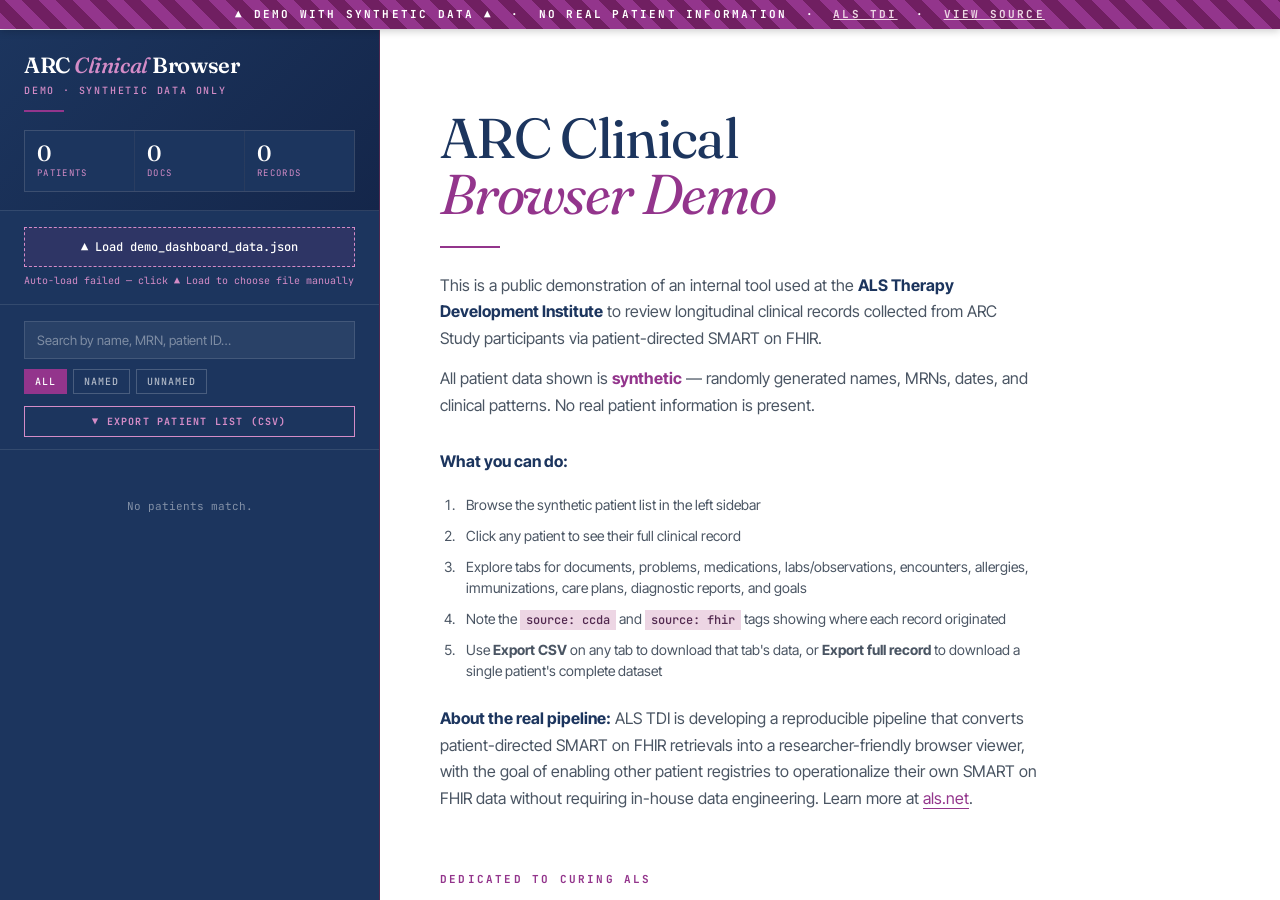
==== commit 87dacda7: "Deployed da0c722 with MkDocs version: 1.6.1" ====
--- a/dashboard_demo.html
+++ b/dashboard_demo.html
@@ -713,7 +713,7 @@
     </div>
   </aside>
 
-  <main class="main" id="main">
+<main class="main" id="main">
     <div class="welcome">
       <h1>ARC Clinical<br><em>Browser Demo</em></h1>
       <div class="hr"></div>
@@ -727,7 +727,7 @@
         <li>Note the <code>source: ccda</code> and <code>source: fhir</code> tags showing where each record originated</li>
         <li>Use <strong>Export CSV</strong> on any tab to download that tab's data, or <strong>Export full record</strong> to download a single patient's complete dataset</li>
       </ol>
-      <p style="margin-top: 24px;"><strong style="color: var(--navy);">About the real pipeline:</strong> See the accompanying <a href="https://www.als.net/" style="color: var(--purple); text-decoration: none; border-bottom: 1px solid var(--purple);">JAMIA Brief Communication</a> for a full description of how the pipeline operationalizes patient-directed SMART on FHIR data for natural-history research at registries that lack in-house data engineering capacity.</p>
+      <p style="margin-top: 24px;"><strong style="color: var(--navy);">About the real pipeline:</strong> ALS TDI is developing a reproducible pipeline that converts patient-directed SMART on FHIR retrievals into a researcher-friendly browser viewer, with the goal of enabling other patient registries to operationalize their own SMART on FHIR data without requiring in-house data engineering. Learn more at <a href="https://www.als.net/" style="color: var(--purple); text-decoration: none; border-bottom: 1px solid var(--purple);">als.net</a>.</p>
       <div class="tagline">Dedicated to curing ALS</div>
     </div>
   </main>
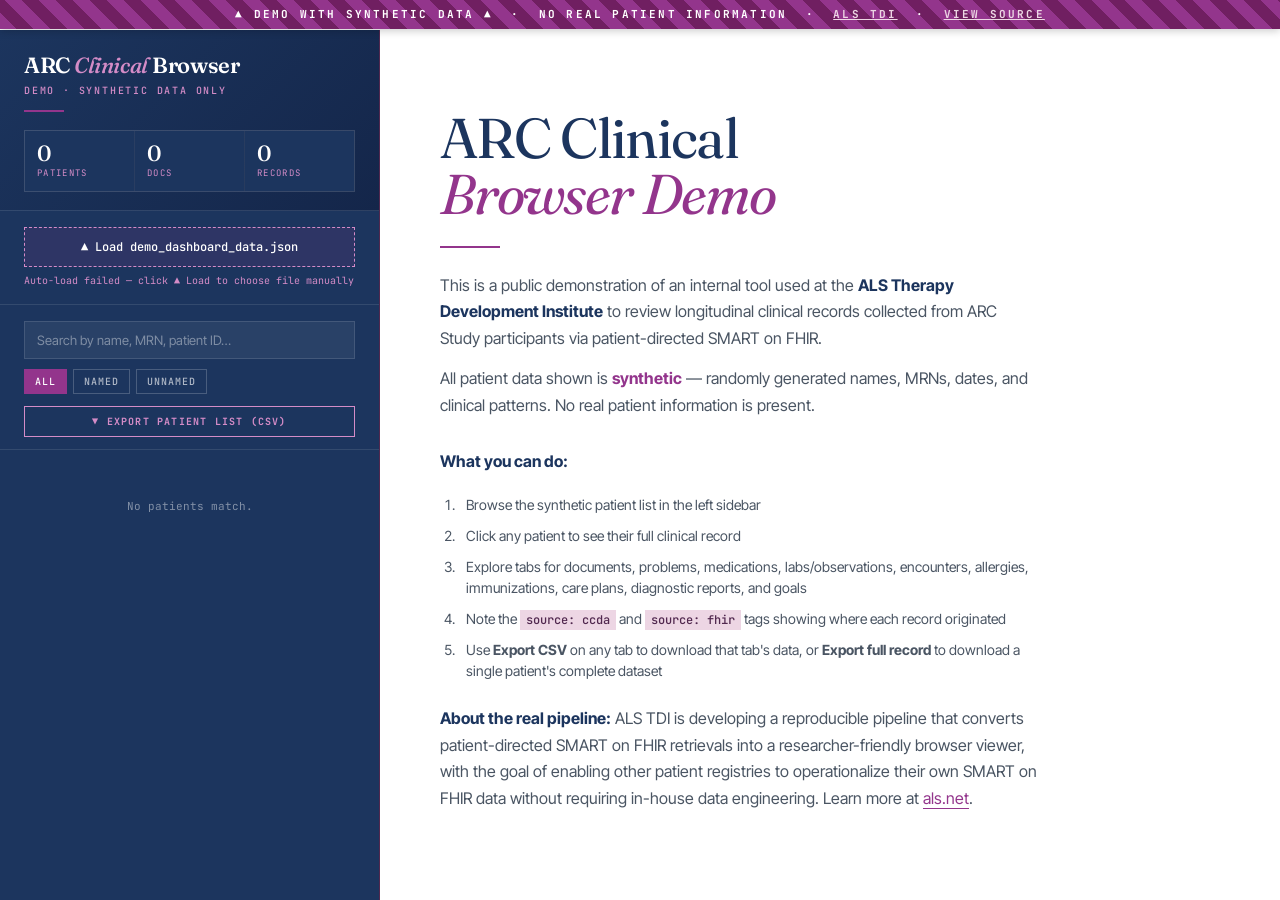
==== commit 01f69b92: "Deployed 187892b with MkDocs version: 1.6.1" ====
--- a/dashboard_demo.html
+++ b/dashboard_demo.html
@@ -728,8 +728,7 @@
         <li>Use <strong>Export CSV</strong> on any tab to download that tab's data, or <strong>Export full record</strong> to download a single patient's complete dataset</li>
       </ol>
       <p style="margin-top: 24px;"><strong style="color: var(--navy);">About the real pipeline:</strong> ALS TDI is developing a reproducible pipeline that converts patient-directed SMART on FHIR retrievals into a researcher-friendly browser viewer, with the goal of enabling other patient registries to operationalize their own SMART on FHIR data without requiring in-house data engineering. Learn more at <a href="https://www.als.net/" style="color: var(--purple); text-decoration: none; border-bottom: 1px solid var(--purple);">als.net</a>.</p>
-      <div class="tagline">Dedicated to curing ALS</div>
-    </div>
+     </div>
   </main>
 </div>
 
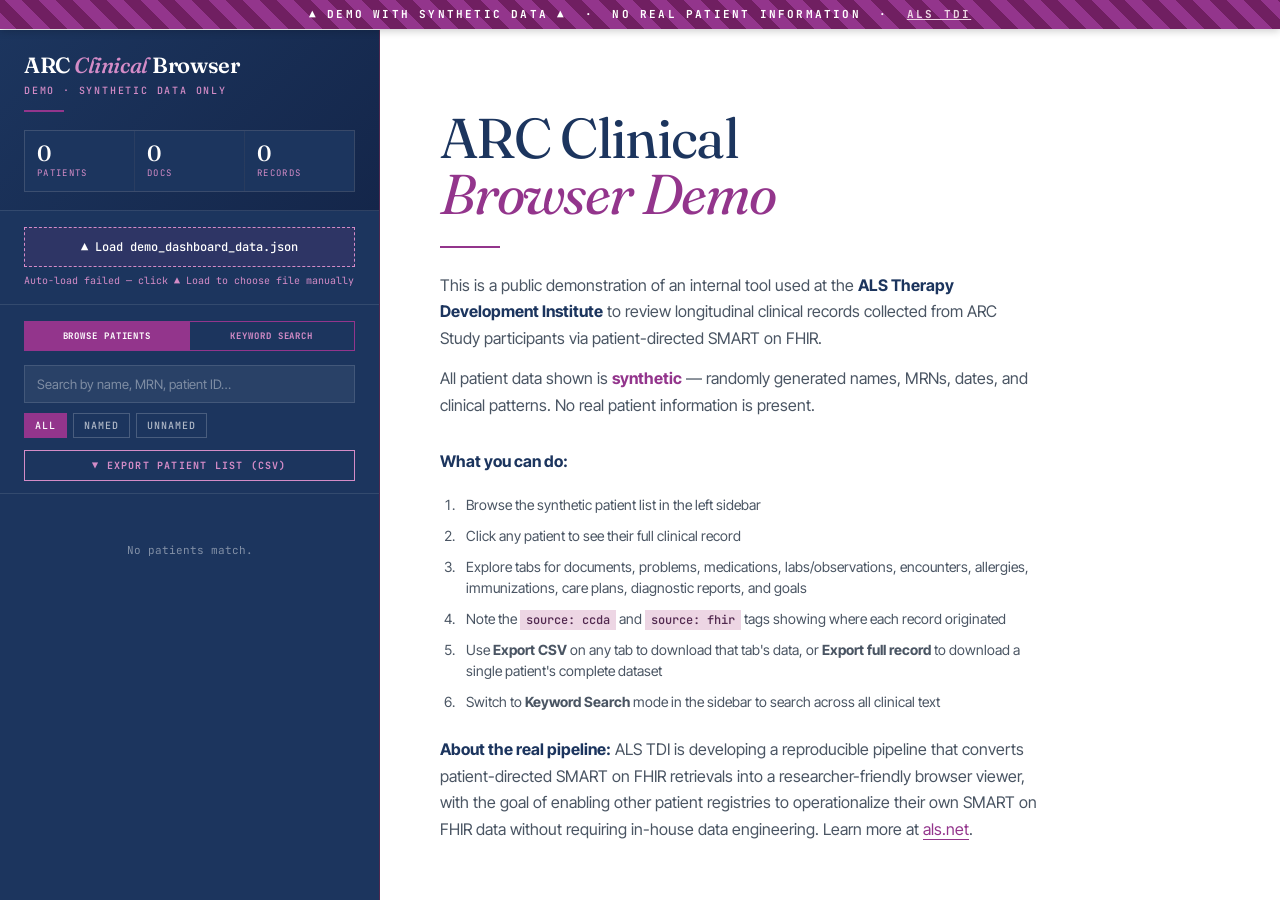
==== commit 2759b3b4: "Deployed 3da7ff2 with MkDocs version: 1.6.1" ====
--- a/dashboard_demo.html
+++ b/dashboard_demo.html
@@ -72,7 +72,7 @@
   /* CRITICAL: fixed positioning + grid for guaranteed scroll */
   .app {
     position: fixed;
-    top: 30px;       /* leave room for demo banner */
+    top: 30px;
     left: 0;
     right: 0;
     bottom: 0;
@@ -202,8 +202,7 @@
   }
   .search-box input::placeholder { color: rgba(255,255,255,0.4); }
 
-  .filter-pills { display: flex; gap: 6px; margin-top: 10px; flex-wrap: wrap; }
-  .pill {
+  .filter-pills { display: flex; gap: 6px; margin-top: 10px; flex-wrap: wrap; }  .pill {
     padding: 4px 10px;
     background: transparent;
     border: 1px solid rgba(255,255,255,0.2);
@@ -234,6 +233,113 @@
   .patient-list::-webkit-scrollbar-track { background: rgba(255,255,255,0.04); }
   .patient-list::-webkit-scrollbar-thumb { background: var(--purple); border-radius: 4px; }
   .patient-list::-webkit-scrollbar-thumb:hover { background: var(--purple-soft); }
+
+  /* === MODE TOGGLE (Browse vs Search) === */
+  .mode-toggle {
+    display: grid;
+    grid-template-columns: 1fr 1fr;
+    gap: 0;
+    margin-bottom: 14px;
+    border: 1px solid var(--purple);
+  }
+  .mode-btn {
+    padding: 8px 4px;
+    text-align: center;
+    background: transparent;
+    color: var(--purple-soft);
+    font-family: 'JetBrains Mono', monospace;
+    font-size: 9px;
+    text-transform: uppercase;
+    letter-spacing: 0.1em;
+    font-weight: 700;
+    cursor: pointer;
+    transition: all 0.15s;
+    border: none;
+    border-right: 1px solid var(--purple);
+  }
+  .mode-btn:last-child { border-right: none; }
+  .mode-btn.active { background: var(--purple); color: white; }
+  .mode-btn:hover:not(.active) { background: rgba(147, 53, 140, 0.2); color: white; }
+
+  /* === KEYWORD SEARCH RESULTS === */
+  .keyword-results-header {
+    background: var(--paper);
+    padding: 16px 24px;
+    border-bottom: 1px solid var(--rule);
+    display: flex;
+    justify-content: space-between;
+    align-items: center;
+    flex-wrap: wrap;
+    gap: 12px;
+  }
+  .keyword-stats {
+    font-family: 'JetBrains Mono', monospace;
+    font-size: 11px;
+    color: var(--ink);
+  }
+  .keyword-stats strong { color: var(--purple); }
+  .keyword-results {
+    padding: 0;
+    overflow-y: auto;
+  }
+  .keyword-hit {
+    padding: 14px 24px;
+    border-bottom: 1px solid var(--rule);
+    cursor: pointer;
+    transition: background 0.1s;
+  }
+  .keyword-hit:hover { background: rgba(147, 53, 140, 0.04); }
+  .keyword-hit-meta {
+    display: flex;
+    gap: 14px;
+    align-items: center;
+    flex-wrap: wrap;
+    margin-bottom: 6px;
+    font-family: 'JetBrains Mono', monospace;
+    font-size: 10px;
+    text-transform: uppercase;
+    letter-spacing: 0.08em;
+  }
+  .keyword-hit-tab {
+    background: var(--purple);
+    color: white;
+    padding: 2px 8px;
+    font-weight: 700;
+  }
+  .keyword-hit-patient {
+    color: var(--navy);
+    font-weight: 600;
+    text-transform: none;
+    letter-spacing: 0;
+    font-family: 'Inter Tight', sans-serif;
+    font-size: 13px;
+  }
+  .keyword-hit-date { color: var(--ink-soft); }
+  .keyword-hit-file {
+    color: var(--purple);
+    font-family: 'JetBrains Mono', monospace;
+    font-size: 10px;
+  }
+  .keyword-hit-snippet {
+    color: var(--ink);
+    font-size: 13px;
+    line-height: 1.5;
+    margin-top: 4px;
+  }
+  .keyword-hit-snippet mark {
+    background: #FFE066;
+    color: var(--ink);
+    padding: 1px 3px;
+    font-weight: 700;
+    border-radius: 2px;
+  }
+  .keyword-empty-state {
+    padding: 60px 24px;
+    text-align: center;
+    color: var(--ink-soft);
+    font-family: 'JetBrains Mono', monospace;
+    font-size: 11px;
+  }
 
   .patient-item {
     padding: 12px 24px;
@@ -666,8 +772,7 @@
 
 <div class="demo-banner">
   ▲ Demo with synthetic data ▲ &nbsp;·&nbsp; No real patient information &nbsp;·&nbsp;
-  <a href="https://www.als.net/" target="_blank">ALS TDI</a> &nbsp;·&nbsp;
-  <a href="https://github.com/" target="_blank">View source</a>
+  <a href="https://www.als.net/" target="_blank">ALS TDI</a>
 </div>
 
 <div class="app">
@@ -688,13 +793,17 @@
       <div class="file-info" id="file-info">Loading demo data automatically…</div>
     </div>
     <div class="search-box">
+      <div class="mode-toggle">
+        <button class="mode-btn active" data-mode="browse">Browse Patients</button>
+        <button class="mode-btn" data-mode="search">Keyword Search</button>
+      </div>
       <input type="text" id="search" placeholder="Search by name, MRN, patient ID…">
-      <div class="filter-pills">
+      <div class="filter-pills" id="filter-pills">
         <span class="pill active" data-filter="all">All</span>
         <span class="pill" data-filter="named">Named</span>
         <span class="pill" data-filter="anonymous">Unnamed</span>
       </div>
-      <button onclick="window._exportAllPatients()"
+      <button onclick="window._exportAllPatients()" id="export-list-btn"
               style="margin-top: 12px; width: 100%; padding: 8px 12px;
                      background: transparent; border: 1px solid var(--purple-soft);
                      color: var(--purple-soft); font-family: 'JetBrains Mono', monospace;
@@ -713,7 +822,7 @@
     </div>
   </aside>
 
-<main class="main" id="main">
+  <main class="main" id="main">
     <div class="welcome">
       <h1>ARC Clinical<br><em>Browser Demo</em></h1>
       <div class="hr"></div>
@@ -726,9 +835,11 @@
         <li>Explore tabs for documents, problems, medications, labs/observations, encounters, allergies, immunizations, care plans, diagnostic reports, and goals</li>
         <li>Note the <code>source: ccda</code> and <code>source: fhir</code> tags showing where each record originated</li>
         <li>Use <strong>Export CSV</strong> on any tab to download that tab's data, or <strong>Export full record</strong> to download a single patient's complete dataset</li>
+        <li>Switch to <strong>Keyword Search</strong> mode in the sidebar to search across all clinical text</li>
       </ol>
       <p style="margin-top: 24px;"><strong style="color: var(--navy);">About the real pipeline:</strong> ALS TDI is developing a reproducible pipeline that converts patient-directed SMART on FHIR retrievals into a researcher-friendly browser viewer, with the goal of enabling other patient registries to operationalize their own SMART on FHIR data without requiring in-house data engineering. Learn more at <a href="https://www.als.net/" style="color: var(--purple); text-decoration: none; border-bottom: 1px solid var(--purple);">als.net</a>.</p>
-     </div>
+      <div class="tagline">Dedicated to curing ALS</div>
+    </div>
   </main>
 </div>
 
@@ -740,6 +851,7 @@
   allergies: [], immunizations: [], careplans: [],
   diagnostic_reports: [], goals: [], care_teams: [], devices: [],
   selectedPatientId: null, filter: 'all', search: '', docFilter: 'all',
+  mode: 'browse', keyword: '', searchHits: [],
 };
 
 document.getElementById('csv-input').addEventListener('change', handleFile);
@@ -765,8 +877,12 @@
 
 function render() {
   renderStats();
-  renderPatientList();
-  if (state.selectedPatientId) renderDetail();
+  if (state.mode === 'search') {
+    renderKeywordSearch();
+  } else {
+    renderPatientList();
+    if (state.selectedPatientId) renderDetail();
+  }
 }
 
 function renderStats() {
@@ -1039,6 +1155,287 @@
   return String(s == null ? '' : s).replace(/&/g, '&amp;').replace(/</g, '&lt;').replace(/>/g, '&gt;').replace(/"/g, '&quot;');
 }
 
+// === KEYWORD SEARCH ENGINE ===
+// Searches across all clinical text in the bundle and returns hits with snippets.
+// Each hit: {patient_id, patient_name, tab, date, file, snippet, full_text, code, display_name}
+function runKeywordSearch(keyword) {
+  if (!keyword || keyword.length < 2) return [];
+  const needle = keyword.toLowerCase().trim();
+  const hits = [];
+
+  // Build patient_id -> "First Last" lookup
+  const nameByPid = {};
+  const mrnByPid = {};
+  for (const p of state.patients) {
+    const fn = (p.first_name || '').trim();
+    const ln = (p.last_name || '').trim();
+    nameByPid[p.patient_id] = (fn + ' ' + ln).trim() || '(unnamed)';
+    mrnByPid[p.patient_id] = p.mrn || '';
+  }
+
+  // Helper: check if any of the searchable fields contains the needle, return the matched field+text
+  function findHit(row, fields) {
+    for (const f of fields) {
+      const v = row[f];
+      if (v && typeof v === 'string' && v.toLowerCase().includes(needle)) {
+        return { field: f, text: v };
+      }
+    }
+    return null;
+  }
+
+  // Helper: extract a snippet around the match
+  function makeSnippet(text, kw) {
+    if (!text) return '';
+    const lower = text.toLowerCase();
+    const idx = lower.indexOf(kw);
+    if (idx === -1) return text.slice(0, 200);
+    const ctxBefore = 80;
+    const ctxAfter = 120;
+    const start = Math.max(0, idx - ctxBefore);
+    const end = Math.min(text.length, idx + kw.length + ctxAfter);
+    let snip = text.slice(start, end);
+    if (start > 0) snip = '…' + snip;
+    if (end < text.length) snip = snip + '…';
+    return snip;
+  }
+
+  // Scan structured tabs
+  const scanConfigs = [
+    { bucket: 'problems',          tab: 'Problem',     dateField: ['onset_date', 'onset_datetime', 'recorded_date'], fields: ['display_name', 'code', 'note', 'severity', 'all_codes'] },
+    { bucket: 'medications',       tab: 'Medication',  dateField: ['start_date', 'authored_on', 'end_date'], fields: ['display_name', 'code', 'route', 'dose', 'note'] },
+    { bucket: 'procedures',        tab: 'Procedure',   dateField: ['procedure_date', 'performed_datetime'], fields: ['display_name', 'code', 'category', 'note'] },
+    { bucket: 'labs_vitals',       tab: 'Lab/Obs',     dateField: ['observation_date', 'effective_datetime'], fields: ['display_name', 'code', 'value', 'unit', 'interpretation', 'note'] },
+    { bucket: 'encounters',        tab: 'Visit',       dateField: ['start_date', 'visit_date'], fields: ['visit_type', 'reason', 'class', 'location_or_provider', 'note'] },
+    { bucket: 'allergies',         tab: 'Allergy',     dateField: ['recorded_date'], fields: ['allergen', 'allergen_code', 'category', 'reactions', 'note'] },
+    { bucket: 'immunizations',     tab: 'Vaccine',     dateField: ['occurrence_datetime'], fields: ['vaccine', 'vaccine_code', 'site', 'route'] },
+    { bucket: 'careplans',         tab: 'CarePlan',    dateField: ['period_start', 'period_end'], fields: ['title', 'categories', 'description', 'activities', 'note'] },
+    { bucket: 'diagnostic_reports',tab: 'Report',      dateField: ['effective_datetime', 'issued'], fields: ['display_name', 'code', 'categories', 'conclusion'] },
+    { bucket: 'goals',             tab: 'Goal',        dateField: ['start_date', 'target_due_date'], fields: ['description', 'priority', 'note'] },
+    { bucket: 'notes',             tab: 'Section',     dateField: ['effective_datetime'], fields: ['section_title', 'narrative_text'] },
+  ];
+
+  for (const cfg of scanConfigs) {
+    const rows = state[cfg.bucket] || [];
+    for (const row of rows) {
+      const m = findHit(row, cfg.fields);
+      if (!m) continue;
+      const pid = row.patient_id || '';
+      let date = '';
+      for (const df of cfg.dateField) {
+        if (row[df]) { date = row[df]; break; }
+      }
+      hits.push({
+        patient_id: pid,
+        patient_name: nameByPid[pid] || '(unknown)',
+        mrn: mrnByPid[pid] || '',
+        tab: cfg.tab,
+        bucket: cfg.bucket,
+        date: date,
+        file: row.file || row.source_file || '',
+        matched_field: m.field,
+        snippet: makeSnippet(m.text, needle),
+        full_text: m.text,
+        code: row.code || row.allergen_code || row.vaccine_code || '',
+        display_name: row.display_name || row.allergen || row.vaccine || row.title || row.description || '',
+        source: row.source || '',
+      });
+    }
+  }
+
+  // Scan documents (the big one — full plain_text)
+  for (const doc of state.documents || []) {
+    const txt = doc.plain_text || '';
+    if (!txt) continue;
+    if (txt.toLowerCase().includes(needle)) {
+      const pid = doc.patient_id || '';
+      hits.push({
+        patient_id: pid,
+        patient_name: nameByPid[pid] || '(unknown)',
+        mrn: mrnByPid[pid] || '',
+        tab: 'Document',
+        bucket: 'documents',
+        date: doc.document_date || '',
+        file: doc.file || doc.document_uuid || '',
+        matched_field: 'plain_text',
+        snippet: makeSnippet(txt, needle),
+        full_text: '',  // omit huge full text from each hit
+        code: doc.source_type || '',
+        display_name: '',
+        source: 'ccda',
+      });
+    }
+  }
+
+  return hits;
+}
+
+function highlightKeyword(text, kw) {
+  if (!text || !kw) return escapeHtml(text || '');
+  const escaped = escapeHtml(text);
+  const escapedKw = kw.replace(/[.*+?^${}()|[\]\\]/g, '\\$&');
+  const re = new RegExp('(' + escapedKw + ')', 'gi');
+  return escaped.replace(re, '<mark>$1</mark>');
+}
+
+function renderKeywordSearch() {
+  const main = document.getElementById('main');
+  const list = document.getElementById('patient-list');
+  const kw = state.keyword.trim();
+
+  // Sidebar shows hint
+  if (!kw || kw.length < 2) {
+    list.innerHTML = `<div class="empty-state" style="padding:30px 20px;">Type at least 2 characters above to search across all patients and clinical text.</div>`;
+    main.innerHTML = `
+      <div class="welcome">
+        <h1>Keyword<br><em>Search</em></h1>
+        <div class="hr"></div>
+        <p>Search across <strong>all clinical text</strong> for any patient — including problems, medications, procedures, lab results, allergies, encounters, care plans, diagnostic reports, goals, and the full text of every clinical narrative document.</p>
+        <p style="margin-top: 24px;">Type a keyword in the sidebar (minimum 2 characters). Results show:</p>
+        <ol>
+          <li>The patient's name and ID</li>
+          <li>The category (Problem, Lab, Document, etc.)</li>
+          <li>A snippet of context with the keyword highlighted</li>
+          <li>The source filename so you can open the original document</li>
+          <li>The date of the record (when available)</li>
+        </ol>
+        <p style="margin-top: 24px;">Click any hit to jump to that patient. Use the <strong>Export hits</strong> button to download all results as CSV.</p>
+        <p style="margin-top: 24px; color: var(--purple); font-family: 'JetBrains Mono', monospace; font-size: 11px; text-transform: uppercase; letter-spacing: 0.1em;">Try searching for: tracheostomy · edaravone · C9orf72 · ALSFRS · Mayo Clinic</p>
+      </div>
+    `;
+    return;
+  }
+
+  // Run the search (cached)
+  const hits = runKeywordSearch(kw);
+  state.searchHits = hits;
+
+  // Sidebar: show patient summary with hit counts
+  const byPatient = {};
+  for (const h of hits) {
+    const key = h.patient_id;
+    if (!byPatient[key]) {
+      byPatient[key] = { patient_name: h.patient_name, patient_id: h.patient_id, count: 0 };
+    }
+    byPatient[key].count++;
+  }
+  const patientsArr = Object.values(byPatient).sort((a, b) => b.count - a.count);
+  if (patientsArr.length === 0) {
+    list.innerHTML = `<div class="empty-state" style="padding:30px 20px;">No matches for <strong style="color:var(--purple);">"${escapeHtml(kw)}"</strong></div>`;
+  } else {
+    list.innerHTML = patientsArr.map(p => `
+      <div class="patient-row" onclick="window._scrollToPatient('${escapeHtml(p.patient_id)}')">
+        <div class="patient-name">${escapeHtml(p.patient_name)}</div>
+        <div class="patient-meta">${p.count} hit${p.count===1?'':'s'} · ${escapeHtml((p.patient_id || '').slice(0, 12))}…</div>
+      </div>
+    `).join('');
+  }
+
+  // Main pane: list of hits
+  const totalHits = hits.length;
+  const uniquePatients = patientsArr.length;
+  const tabBreakdown = {};
+  for (const h of hits) tabBreakdown[h.tab] = (tabBreakdown[h.tab] || 0) + 1;
+  const tabSummary = Object.entries(tabBreakdown).sort((a, b) => b[1] - a[1])
+    .map(([t, n]) => `${t}: ${n}`).join(' · ');
+
+  main.innerHTML = `
+    <div class="keyword-results-header">
+      <div class="keyword-stats">
+        <strong>${totalHits.toLocaleString()}</strong> hit${totalHits===1?'':'s'} for
+        <strong style="color:var(--purple);">"${escapeHtml(kw)}"</strong>
+        across <strong>${uniquePatients}</strong> patient${uniquePatients===1?'':'s'}
+        ${tabSummary ? '<br><span style="color:var(--ink-soft);font-size:10px;">' + escapeHtml(tabSummary) + '</span>' : ''}
+      </div>
+      <button class="export-btn" onclick="window._exportSearchHits()" ${totalHits === 0 ? 'disabled' : ''}>
+        <span class="icon">▼</span> Export hits
+      </button>
+    </div>
+    <div class="keyword-results" id="keyword-results">
+      ${hits.length === 0 ? `<div class="keyword-empty-state">No matches.</div>` :
+        hits.slice(0, 500).map((h, idx) => `
+          <div class="keyword-hit" id="hit-${idx}" data-pid="${escapeHtml(h.patient_id)}"
+               onclick="window._jumpToHit('${escapeHtml(h.patient_id)}', '${escapeHtml(h.bucket)}')">
+            <div class="keyword-hit-meta">
+              <span class="keyword-hit-tab">${escapeHtml(h.tab)}</span>
+              <span class="keyword-hit-patient">${escapeHtml(h.patient_name)}</span>
+              ${h.date ? `<span class="keyword-hit-date">${escapeHtml(h.date)}</span>` : ''}
+              ${h.code ? `<span style="color:var(--ink-soft);">code: ${escapeHtml(h.code)}</span>` : ''}
+              ${h.file ? `<span class="keyword-hit-file">${escapeHtml(h.file.length > 50 ? h.file.slice(0, 50) + '…' : h.file)}</span>` : ''}
+            </div>
+            <div class="keyword-hit-snippet">${highlightKeyword(h.snippet, kw)}</div>
+          </div>
+        `).join('')
+      }
+      ${hits.length > 500 ? `<div class="keyword-empty-state">Showing first 500 of ${hits.length.toLocaleString()} hits — refine your search to narrow further, or click <strong>Export hits</strong> to download all.</div>` : ''}
+    </div>
+  `;
+}
+
+// Switch back to browse mode and open this patient
+window._jumpToHit = function(pid, bucket) {
+  state.mode = 'browse';
+  state.selectedPatientId = pid;
+  // Reflect in UI
+  document.querySelectorAll('.mode-btn').forEach(b => b.classList.toggle('active', b.dataset.mode === 'browse'));
+  document.getElementById('search').value = '';
+  state.search = '';
+  state.keyword = '';
+  applyModeUI();
+  render();
+  // Try to scroll the relevant tab into view if possible
+  setTimeout(() => {
+    const tab = document.querySelector(`.tab[data-tab="${bucket === 'labs_vitals' ? 'labs' : bucket === 'diagnostic_reports' ? 'dxreports' : bucket === 'immunizations' ? 'immun' : bucket === 'allergies' ? 'allergies' : bucket === 'careplans' ? 'careplans' : bucket === 'goals' ? 'goals' : bucket === 'notes' ? 'notes' : bucket === 'documents' ? 'documents' : bucket}"]`);
+    if (tab) tab.click();
+  }, 50);
+};
+
+window._scrollToPatient = function(pid) {
+  // Just scroll first hit for that patient into view
+  const hits = document.querySelectorAll(`.keyword-hit[data-pid="${pid}"]`);
+  if (hits.length) hits[0].scrollIntoView({ behavior: 'smooth', block: 'center' });
+};
+
+window._exportSearchHits = function() {
+  const hits = state.searchHits || [];
+  if (!hits.length) { alert('No hits to export.'); return; }
+  // Reshape hits for CSV: drop full_text (too large)
+  const records = hits.map(h => ({
+    patient_id:    h.patient_id,
+    patient_name:  h.patient_name,
+    mrn:           h.mrn,
+    tab:           h.tab,
+    date:          h.date,
+    code:          h.code,
+    display_name:  h.display_name,
+    source_file:   h.file,
+    matched_field: h.matched_field,
+    snippet:       h.snippet,
+    source:        h.source,
+  }));
+  const safeKw = (state.keyword || 'search').replace(/[^\w]/g, '_').slice(0, 30);
+  const fname = `keyword_search_${safeKw}_${new Date().toISOString().slice(0,10)}.csv`;
+  downloadCSV(fname, recordsToCSV(records));
+};
+
+// Toggle mode UI elements based on state.mode
+function applyModeUI() {
+  const isSearch = state.mode === 'search';
+  const inp = document.getElementById('search');
+  const pills = document.getElementById('filter-pills');
+  const exp = document.getElementById('export-list-btn');
+
+  if (isSearch) {
+    inp.placeholder = 'Search keyword in all clinical text…';
+    if (pills) pills.style.display = 'none';
+    if (exp) exp.style.display = 'none';
+  } else {
+    inp.placeholder = 'Search by name, MRN, patient ID…';
+    if (pills) pills.style.display = '';
+    if (exp) exp.style.display = '';
+  }
+}
+
 // === CSV EXPORT UTILITIES ===
 function csvEscape(val) {
   if (val == null) return '';
@@ -1157,7 +1554,20 @@
   downloadCSV(fname, recordsToCSV(state.patients));
 };
 
-document.getElementById('search').addEventListener('input', (e) => { state.search = e.target.value; renderPatientList(); });
+// === EVENT HANDLERS ===
+// Search input — behavior depends on current mode
+document.getElementById('search').addEventListener('input', (e) => {
+  const v = e.target.value;
+  if (state.mode === 'search') {
+    state.keyword = v;
+    renderKeywordSearch();
+  } else {
+    state.search = v;
+    renderPatientList();
+  }
+});
+
+// Browse-mode filter pills
 document.querySelectorAll('.pill').forEach(p => {
   p.addEventListener('click', () => {
     document.querySelectorAll('.pill').forEach(x => x.classList.remove('active'));
@@ -1167,7 +1577,24 @@
   });
 });
 
-// Auto-load synthetic demo data
+// Mode-toggle buttons (Browse Patients / Keyword Search)
+document.querySelectorAll('.mode-btn').forEach(b => {
+  b.addEventListener('click', () => {
+    document.querySelectorAll('.mode-btn').forEach(x => x.classList.remove('active'));
+    b.classList.add('active');
+    state.mode = b.dataset.mode;
+    // Reset search input when switching modes
+    document.getElementById('search').value = '';
+    state.search = '';
+    state.keyword = '';
+    applyModeUI();
+    render();
+  });
+});
+
+applyModeUI();
+
+// Auto-load synthetic demo data (demo only)
 async function autoLoadDemo() {
   try {
     const res = await fetch('demo_dashboard_data.json');
